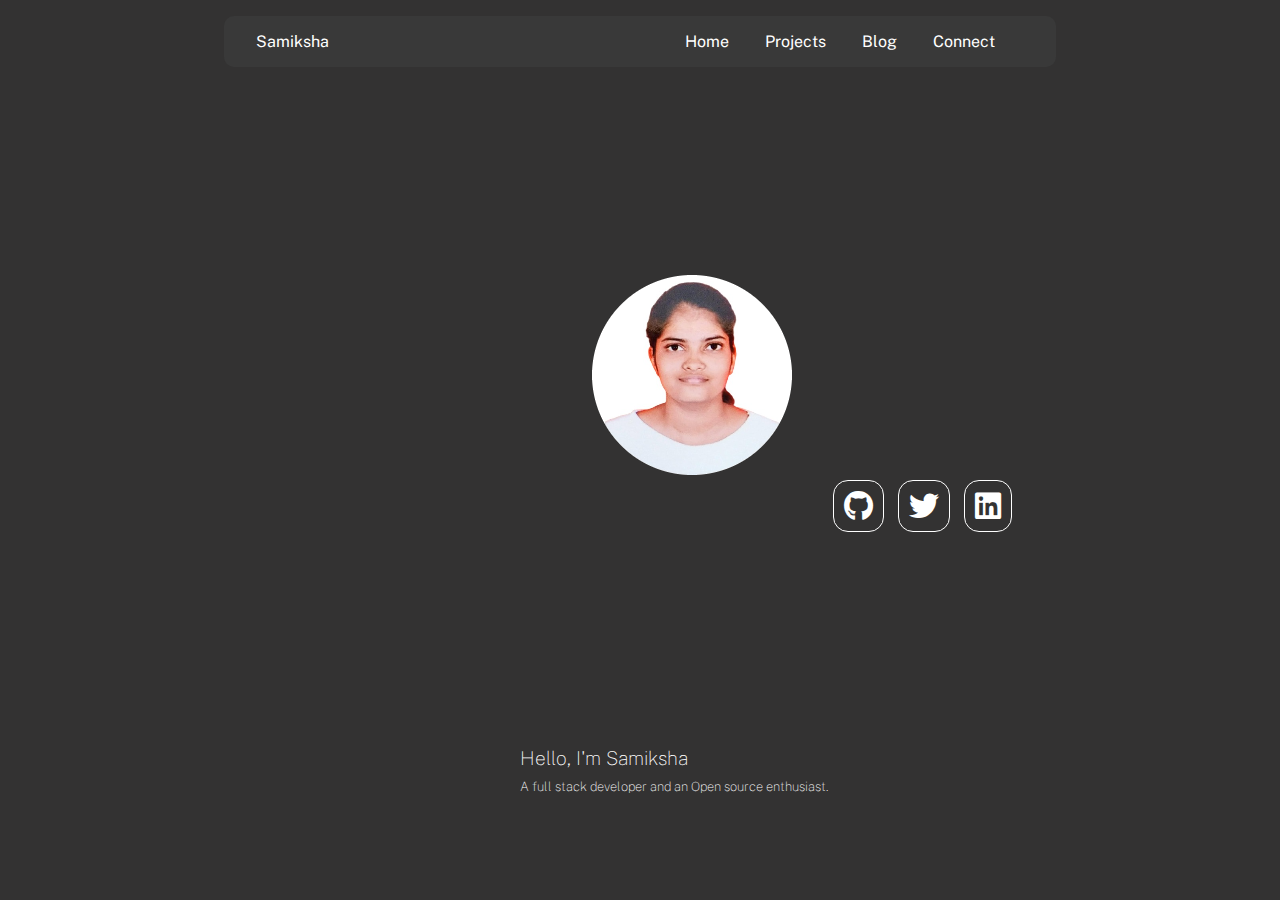
==== index.html @ 0a24b3e7 "added favicon" ====
<!DOCTYPE html>
<html lang="en">

<head>
     <meta charset="UTF-8">
     <meta name="viewport" content="width=device-width, initial-scale=1.0">
     <title>Samiksha Kute</title>
     <link rel="stylesheet" href="styles.css" />
     <link rel="icon" type="image/x-icon" href="images/circular_image.jpg">
     <link rel="stylesheet" href="https://cdnjs.cloudflare.com/ajax/libs/font-awesome/6.3.0/css/all.min.css">
</head>

<body>
     <div class="navbar">
          <span class="navbar-brand">
               <a href="#">Samiksha</a>
          </span>
          <span class="navbar-item">
               <a href="index.html">Home</a>
          </span class="navbar-item">
          <span class="navbar-item">
               <a href="projects.html" target="_blank">Projects</a>
          </span>
          <span class="navbar-item">
               <a href="https://samikshakute.hashnode.dev/" target="_blank">Blog</a>
          </span>
          <span class="navbar-item">
               <a href="https://bio.link/samikshakute" target="_blank">Connect</a>
          </span>
     </div>
     <div class="header">
          <img src="images/circular_image.jpg" class="photo-img">
          <div class="description">
               <h3 class="hello-txt">Hello, I'm Samiksha</h3>
               <p class="desc-txt">A full stack developer and an Open source enthusiast.</p>
          </div>
     </div>

     <div class="links">
          <a href="https://github.com/samikshakute"><i class="fa-brands fa-github"></i></a>
          <a href="https://twitter.com/samikshakute"><i class="fa-brands fa-twitter"></i></a>
          <a href="https://www.linkedin.com/in/samikshakute"><i class="fa-brands fa-linkedin"></i></a>
     </div>
</body>

</html>
---- styles.css ----
@import url("https://fonts.googleapis.com/css2?family=Public+Sans:wght@300;400&display=swap");

body {
  font-family: "Public Sans", sans-serif;
  background-color: rgb(51, 50, 50);
}
.navbar {
  background: rgb(57, 57, 57);
  max-width: 800px;
  margin: 1rem auto;
  padding: 1rem;
  border-radius: 10px;
  align-items: center;
}
.navbar a {
  text-decoration: none;
  padding: 1rem;
  color: white;
}
.navbar-item a:hover {
  background-color: rgb(40, 50, 50);
}
.navbar-brand {
  font-weight: 400;
  padding-right: 20rem;
}
h2 {
  color: white;
  text-align: center;
}
.heading {
  color: white;
  display: flex;
  flex-wrap: wrap;
  margin: 10rem auto auto 30rem;
  width: 100%;
}
.heading h2,
p {
  margin-bottom: 0;
}
.heading img {
  vertical-align: middle;
  margin-bottom: 15rem;
}
.photo-img {
  float: right;
  margin: 12rem 30rem 0 0;
}
.description {
  display: inline;
  color: white;
  float: left;
  margin: 17rem 0 0 32rem;
}
.hello-txt {
  margin-top: 0;
  margin-bottom: 0;
  font-weight: 15;
  font-size: 1.5vw;
}
.desc-txt {
  margin-top: 10px;
  font-weight: 5;
  font-size: 1vw;
}
.links {
  margin: 24rem 0 0 32rem;
}
.links > a > i {
  padding: 10px;
  margin: 5px;
  border: solid white;
  border-width: 0.5px;
  border-radius: 15px;
  color: white;
  font-size: 30px;
  transition: all 0.5s ease;
}
.links > a > i:hover {
  background-color: rgb(193, 142, 32);
  color: #2e2e2d;
}
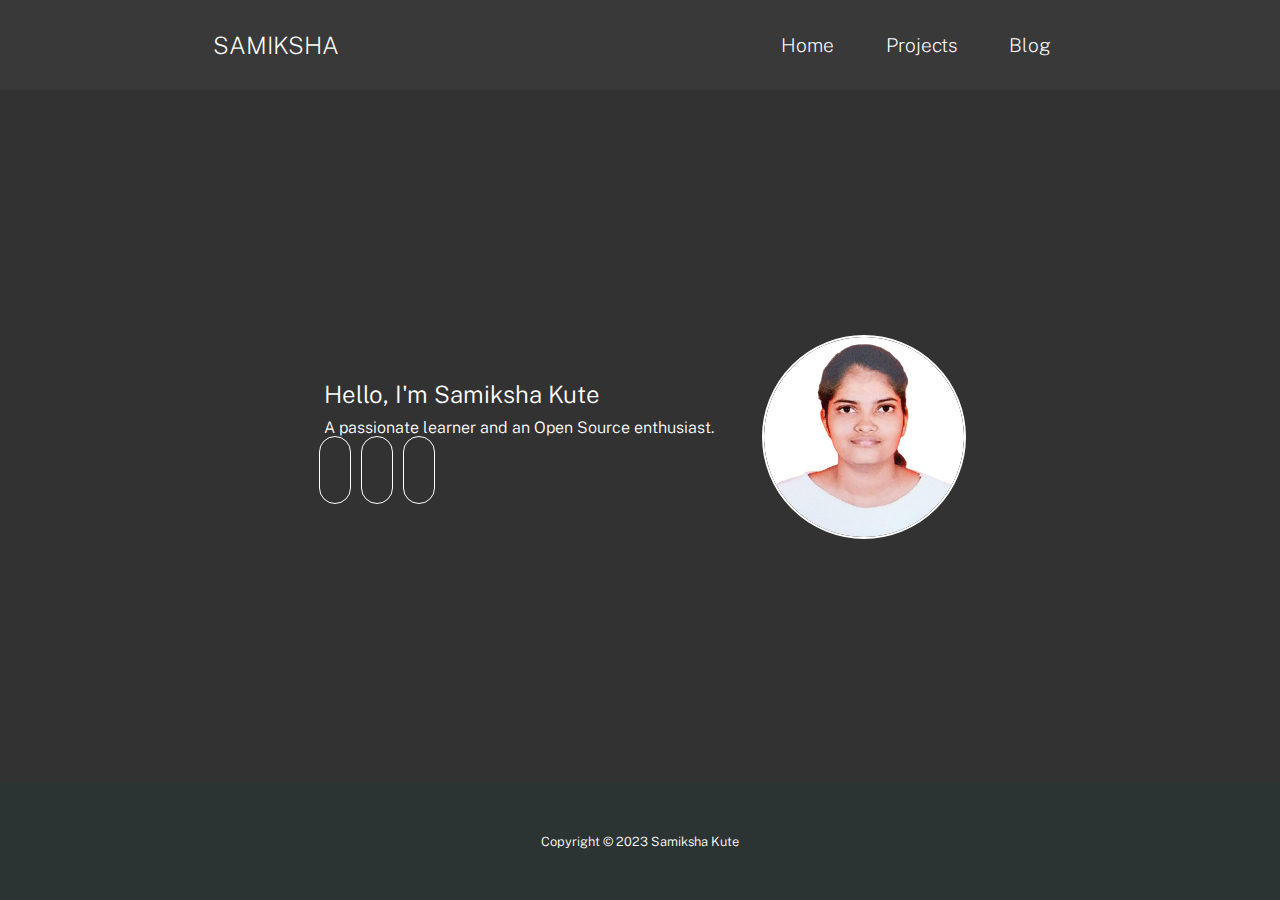
==== commit d9fe6ba6: "Update file" ====
--- a/index.html
+++ b/index.html
@@ -1,46 +1,50 @@
 <!DOCTYPE html>
+
 <html lang="en">
+     
+     <head>
+          <meta charset="utf-8">
+          <meta http-equiv="X-UA-Compatible" content="IE=edge">
+          <meta name="description" content="Samiksha Kute Portfolio">
+          <meta name="viewport" content="width=device-width, initial-scale=1">
+          <link rel="stylesheet" href="styles.css">
+          <link rel="icon" href="images/circular_image.jpg" />
+          <link rel="stylesheet" href="https://cdnjs.cloudflare.com/ajax/libs/font-awesome/6.1.2/css/all.min.css"
+          integrity="sha512-1sCRPdkRXhBV2PBLUdRb4tMg1w2YPf37qatUFeS7zlBy7jJI8Lf4VHwWfZZfpXtYSLy85pkm9GaYVYMfw5BC1A=="
+          crossorigin="anonymous" referrerpolicy="no-referrer" />
+          <link rel="preconnect" href="https://fonts.googleapis.com">
+          <link rel="preconnect" href="https://fonts.gstatic.com" crossorigin>
+          <link href="https://fonts.googleapis.com/css2?family=Public+Sans:wght@300;400&display=swap" rel="stylesheet">
 
-<head>
-     <meta charset="UTF-8">
-     <meta name="viewport" content="width=device-width, initial-scale=1.0">
-     <title>Samiksha Kute</title>
-     <link rel="stylesheet" href="styles.css" />
-     <link rel="icon" type="image/x-icon" href="images/circular_image.jpg">
-     <link rel="stylesheet" href="https://cdnjs.cloudflare.com/ajax/libs/font-awesome/6.3.0/css/all.min.css">
-</head>
+          <title>Samiksha Kute</title>
+     </head>
 
-<body>
-     <div class="navbar">
-          <span class="navbar-brand">
-               <a href="#">Samiksha</a>
-          </span>
-          <span class="navbar-item">
-               <a href="index.html">Home</a>
-          </span class="navbar-item">
-          <span class="navbar-item">
-               <a href="projects.html" target="_blank">Projects</a>
-          </span>
-          <span class="navbar-item">
-               <a href="https://samikshakute.hashnode.dev/" target="_blank">Blog</a>
-          </span>
-          <span class="navbar-item">
-               <a href="https://bio.link/samikshakute" target="_blank">Connect</a>
-          </span>
-     </div>
-     <div class="header">
-          <img src="images/circular_image.jpg" class="photo-img">
-          <div class="description">
-               <h3 class="hello-txt">Hello, I'm Samiksha</h3>
-               <p class="desc-txt">A full stack developer and an Open source enthusiast.</p>
+     <body>
+          <div class="nav">
+               <p>SAMIKSHA</p>
+               <div class="pages">
+                    <span class="page-item"> <a href="index.html">Home</a></span>
+                    <span class="page-item"> <a href="projects.html">Projects</a></span>
+                    <span class="page-item"> <a href="https://samikshakute.hashnode.dev/">Blog</a></span>
+               </div>
           </div>
-     </div>
-
-     <div class="links">
-          <a href="https://github.com/samikshakute"><i class="fa-brands fa-github"></i></a>
-          <a href="https://twitter.com/samikshakute"><i class="fa-brands fa-twitter"></i></a>
-          <a href="https://www.linkedin.com/in/samikshakute"><i class="fa-brands fa-linkedin"></i></a>
-     </div>
+          <div class="heading">
+               <div class="left">
+                    <h2> Hello, I'm <span class='samiksha'>Samiksha Kute</span></h2>
+                    <p>A passionate learner and an Open Source enthusiast.</p>
+                    <div class="socialmedia">
+                         <a href="https://github.com/samikshakute"><i class="fa-brands fa-github"></i></a>
+                         <a href="https://twitter.com/samikshakute"><i class="fa-brands fa-twitter"></i></a>
+                         <a href="https://www.linkedin.com/in/samikshakute"><i class="fa-brands fa-linkedin-in"></i></a>
+                    </div>
+               </div>
+               <div class="right">
+                    <img src="images/circular_image.jpg">
+               </div>
+          </div>
+          <!------SOCIAL------>
+          <div class="footer">
+               <p id="footer-copy">Copyright © 2023 Samiksha Kute</p>
+          </div>
 </body>
-
 </html>--- a/styles.css
+++ b/styles.css
@@ -1,83 +1,199 @@
-@import url("https://fonts.googleapis.com/css2?family=Public+Sans:wght@300;400&display=swap");
-
+* {
+  box-sizing: border-box;
+  padding: 0;
+  margin: 0;
+}
 body {
-  font-family: "Public Sans", sans-serif;
-  background-color: rgb(51, 50, 50);
+    font-family: "Public Sans", sans-serif;
+    background-color: rgb(51, 50, 50);
 }
-.navbar {
+.nav {
+  height: 10vh;
+  width: 100%;
+  display: flex;
   background: rgb(57, 57, 57);
-  max-width: 800px;
-  margin: 1rem auto;
+  flex-direction: row;
+  align-items: center;
+  justify-content: space-around;
+  font-weight: 200;
+}
+.page-item a {
   padding: 1rem;
-  border-radius: 10px;
+}
+.page-item a:hover {
+  background-color: rgb(80, 86, 86);
+}
+.pages {
+  display: flex;
+  flex-direction: row;
   align-items: center;
+  justify-content: space-around;
 }
-.navbar a {
+.pages a {
+  font-size: 1.2rem;
   text-decoration: none;
-  padding: 1rem;
+  margin: 10px;
   color: white;
 }
-.navbar-item a:hover {
-  background-color: rgb(40, 50, 50);
-}
-.navbar-brand {
-  font-weight: 400;
-  padding-right: 20rem;
-}
-h2 {
+.nav p {
+  font-size: 1.5rem;
+  text-decoration: none;
+  margin: 10px;
   color: white;
-  text-align: center;
 }
 .heading {
-  color: white;
+  height: 77vh;
+  width: 100%;
   display: flex;
   flex-wrap: wrap;
-  margin: 10rem auto auto 30rem;
-  width: 100%;
+  flex-direction: row;
+  align-items: center;
+  justify-content: center;
 }
-.heading h2,
-p {
-  margin-bottom: 0;
+
+.left {
+  width: 35%;
 }
-.heading img {
-  vertical-align: middle;
-  margin-bottom: 15rem;
+.socialmedia {
+  margin: 15px 0px;
 }
-.photo-img {
-  float: right;
-  margin: 12rem 30rem 0 0;
-}
-.description {
-  display: inline;
+.socialmedia > a > i {
+  padding: 15px;
+  margin: 0px 5px;
+  border-radius: 20px;
   color: white;
-  float: left;
-  margin: 17rem 0 0 32rem;
-}
-.hello-txt {
-  margin-top: 0;
-  margin-bottom: 0;
-  font-weight: 15;
-  font-size: 1.5vw;
-}
-.desc-txt {
-  margin-top: 10px;
-  font-weight: 5;
-  font-size: 1vw;
-}
-.links {
-  margin: 24rem 0 0 32rem;
-}
-.links > a > i {
-  padding: 10px;
-  margin: 5px;
-  border: solid white;
-  border-width: 0.5px;
-  border-radius: 15px;
-  color: white;
+  border: 1px solid white;
   font-size: 30px;
   transition: all 0.5s ease;
 }
-.links > a > i:hover {
+.socialmedia > a > i:hover {
   background-color: rgb(193, 142, 32);
   color: #2e2e2d;
 }
+.left > h2 {
+  color: white;
+  font-weight: 300;
+  margin: 10px 0px 10px 10px;
+}
+.left > p {
+  color: white;
+  margin: 10px 0px 10px 10px;
+  width: 500px;
+  font-weight: 300;
+}
+.connect {
+  font-family: "Roboto", sans-serif;
+  width: 180px;
+  height: 50px;
+  border: 1.5px solid goldenrod;
+  background-color: transparent;
+  color: white;
+  font-weight: 300;
+  border-radius: 20px;
+  margin: 10px 0px 10px 10px;
+  font-size: 1.2rem;
+  transition: all 0.5s ease;
+}
+.connect:hover {
+  background-color: white;
+  color: rgb(31, 37, 58);
+  border: 2px solid transparent;
+  cursor: pointer;
+}
+/****RIGHT***/
+
+.right {
+  overflow: hidden;
+  display: flex;
+  flex-direction: column;
+  align-items: center;
+  justify-content: center;
+}
+.right img {
+ 
+  object-fit: cover;
+  border-radius: 50%;
+  border: 2px solid white;
+}
+
+.footer {
+  height: 13vh;
+  width: 100%;
+  display: flex;
+  align-items: center;
+  justify-content: center;
+  flex-direction: column;
+  background-color: #2c3333;
+  color: white;
+}
+.social-handle {
+  width: 10vw;
+  height: 8vh;
+  display: flex;
+  align-items: center;
+  justify-content: space-around;
+  flex-direction: row;
+}
+.social-handle > a > i {
+  font-size: 1.3em;
+  color: white;
+  text-decoration: none;
+}
+.social-handle i:hover {
+  cursor: pointer;
+  transition: 0.4s;
+  color: orange;
+}
+#footer-copy {
+  font-weight: 300;
+  font-size: 0.8rem;
+}
+
+/* *************responsive******* */
+
+@media (max-width: 800px) {
+  .heading {
+    flex-direction: column;
+    flex-wrap: nowrap;
+    height: fit-content;
+  }
+  .left {
+    width: 100%;
+    padding: 5em;
+    text-align: center;
+  }
+  .left h2 {
+    padding: 1em 0;
+  }
+
+  .left p {
+    width: auto;
+  }
+  .samiksha {
+    display: block;
+    font-size: 1.2em;
+  }
+  .nav p {
+    font-size: 1.5em;
+    font-weight: bolder;
+  }
+  .socialmedia {
+    display: flex;
+    gap: 1em;
+    justify-content: space-evenly;
+    margin-top: 0;
+    margin-bottom: 3em;
+  }
+  .nav {
+    flex-direction: column;
+    margin: 1.5em 0;
+  }
+  .page-item {
+    background: #2e2e2d;
+    padding: 0.2em;
+    border: 1px solid white;
+  }
+  .social-handle {
+    gap: 2em;
+  }
+}
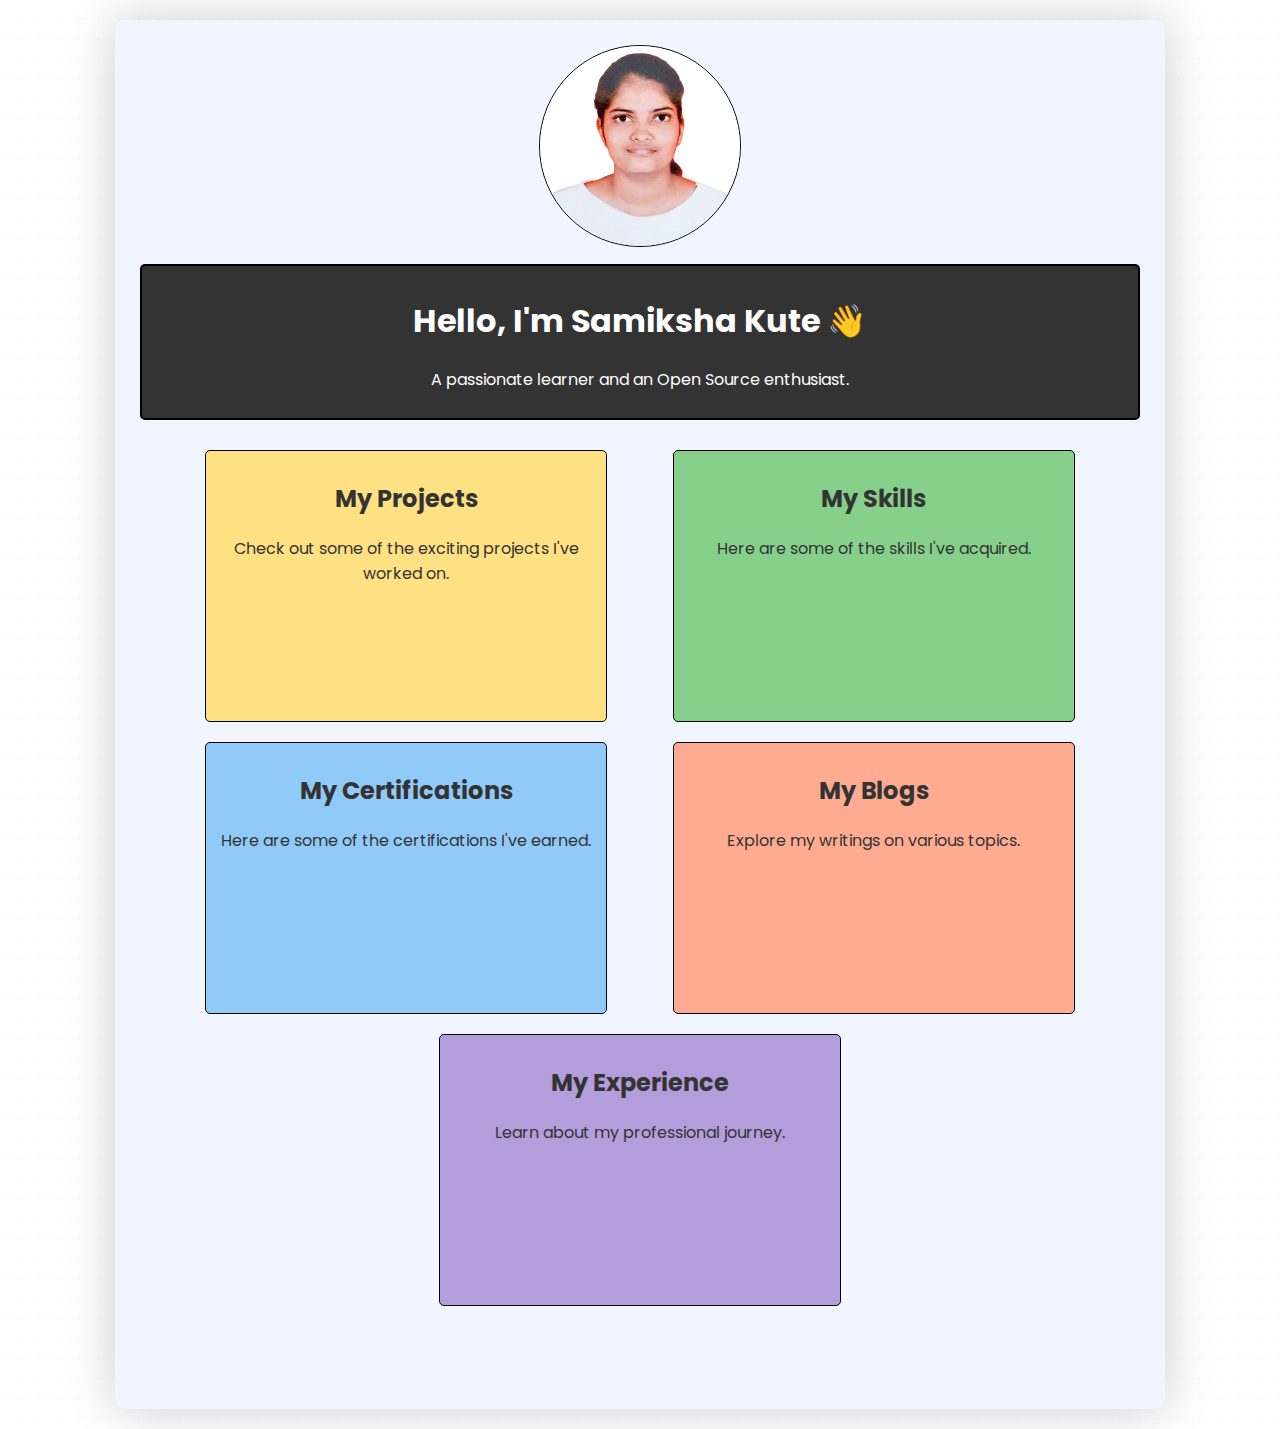
==== commit d8dfdb76: "add new files" ====
--- a/index.html
+++ b/index.html
@@ -1,50 +1,109 @@
 <!DOCTYPE html>
+<html lang="en">
+  <head>
+    <meta charset="UTF-8" />
+    <meta name="viewport" content="width=device-width, initial-scale=1.0" />
+    <meta name="description" content="Samiksha Kute's Portfolio" />
 
-<html lang="en">
-     
-     <head>
-          <meta charset="utf-8">
-          <meta http-equiv="X-UA-Compatible" content="IE=edge">
-          <meta name="description" content="Samiksha Kute Portfolio">
-          <meta name="viewport" content="width=device-width, initial-scale=1">
-          <link rel="stylesheet" href="styles.css">
-          <link rel="icon" href="images/circular_image.jpg" />
-          <link rel="stylesheet" href="https://cdnjs.cloudflare.com/ajax/libs/font-awesome/6.1.2/css/all.min.css"
-          integrity="sha512-1sCRPdkRXhBV2PBLUdRb4tMg1w2YPf37qatUFeS7zlBy7jJI8Lf4VHwWfZZfpXtYSLy85pkm9GaYVYMfw5BC1A=="
-          crossorigin="anonymous" referrerpolicy="no-referrer" />
-          <link rel="preconnect" href="https://fonts.googleapis.com">
-          <link rel="preconnect" href="https://fonts.gstatic.com" crossorigin>
-          <link href="https://fonts.googleapis.com/css2?family=Public+Sans:wght@300;400&display=swap" rel="stylesheet">
+    <link rel="icon" href="images/circular_image.jpg" />
+    <link
+      rel="stylesheet"
+      href="https://cdnjs.cloudflare.com/ajax/libs/font-awesome/6.1.2/css/all.min.css"
+      integrity="sha512-1sCRPdkRXhBV2PBLUdRb4tMg1w2YPf37qatUFeS7zlBy7jJI8Lf4VHwWfZZfpXtYSLy85pkm9GaYVYMfw5BC1A=="
+      crossorigin="anonymous"
+      referrerpolicy="no-referrer"
+    />
+    <link
+      href="https://fonts.googleapis.com/css2?family=Poppins:wght@300;400;500;600;700&display=swap"
+      rel="stylesheet"
+    />
 
-          <title>Samiksha Kute</title>
-     </head>
+    <link rel="stylesheet" href="style.css" />
+    <title>Samiksha Kute</title>
+  </head>
 
-     <body>
-          <div class="nav">
-               <p>SAMIKSHA</p>
-               <div class="pages">
-                    <span class="page-item"> <a href="index.html">Home</a></span>
-                    <span class="page-item"> <a href="projects.html">Projects</a></span>
-                    <span class="page-item"> <a href="https://samikshakute.hashnode.dev/">Blog</a></span>
-               </div>
+  <body>
+    <div class="page">
+      <div class="content">
+        <div class="toggle-container">
+          <i class="fas fa-sun" id="mode-toggle"></i>
+        </div>
+        <div class="profile-image">
+          <img src="images/circular_image.jpg" />
+        </div>
+
+        <a href="index.html">
+          <div class="heading">
+            <h1>Hello, I'm Samiksha Kute 👋</h1>
+            <p>A passionate learner and an Open Source enthusiast.</p>
           </div>
-          <div class="heading">
-               <div class="left">
-                    <h2> Hello, I'm <span class='samiksha'>Samiksha Kute</span></h2>
-                    <p>A passionate learner and an Open Source enthusiast.</p>
-                    <div class="socialmedia">
-                         <a href="https://github.com/samikshakute"><i class="fa-brands fa-github"></i></a>
-                         <a href="https://twitter.com/samikshakute"><i class="fa-brands fa-twitter"></i></a>
-                         <a href="https://www.linkedin.com/in/samikshakute"><i class="fa-brands fa-linkedin-in"></i></a>
-                    </div>
-               </div>
-               <div class="right">
-                    <img src="images/circular_image.jpg">
-               </div>
+        </a>
+
+        <div class="items">
+          <div class="item">
+            <h2>My Projects</h2>
+            <i class="fa-solid fa-code"></i>
+            <p>Check out some of the exciting projects I've worked on.</p>
+            <a href="projects.html" class="item-link">
+              <i class="fa-solid fa-arrow-up-right-from-square"></i>
+            </a>
           </div>
-          <!------SOCIAL------>
-          <div class="footer">
-               <p id="footer-copy">Copyright © 2023 Samiksha Kute</p>
+          <div class="item">
+            <h2>My Skills</h2>
+            <i class="fa-solid fa-gear"></i>
+            <p>Here are some of the skills I've acquired.</p>
+            <a href="skills.html" class="item-link">
+              <i class="fa-solid fa-arrow-up-right-from-square"></i>
+            </a>
           </div>
-</body>
-</html>+          <div class="item">
+            <h2>My Certifications</h2>
+            <i class="fa-solid fa-award"></i>
+            <p>Here are some of the certifications I've earned.</p>
+            <a href="certifications.html" class="item-link">
+              <i class="fa-solid fa-arrow-up-right-from-square"></i>
+            </a>
+          </div>
+
+          <div class="item">
+            <h2>My Blogs</h2>
+            <i class="fa-brands fa-hashnode"></i>
+            <p>Explore my writings on various topics.</p>
+            <a href="https://samikshakute.hashnode.dev" class="item-link">
+              <i class="fa-solid fa-arrow-up-right-from-square"></i>
+            </a>
+          </div>
+          <div class="item">
+            <h2 class="logo">My Experience</h2>
+            <i class="fa-solid fa-user-tie"></i>
+            <p>Learn about my professional journey.</p>
+            <a href="experience.html" class="item-link">
+              <i class="fa-solid fa-arrow-up-right-from-square"></i>
+            </a>
+          </div>
+          <!-- <div class="item">
+            <h2>My Achievements</h2>
+            <i class="fa-solid fa-trophy logo"></i>
+            <p>Recognitions and accomplishments.</p>
+            <a href="achievements.html" class="item-link">
+              <i class="fa-solid fa-arrow-up-right-from-square"></i>
+            </a>
+          </div> -->
+        </div>
+
+        <div class="socialmedia">
+          <a href="https://github.com/samikshakute"
+            ><i class="fa-brands fa-github"></i
+          ></a>
+          <a href="https://twitter.com/samikshakute"
+            ><i class="fa-brands fa-twitter"></i
+          ></a>
+          <a href="https://www.linkedin.com/in/samikshakute"
+            ><i class="fa-brands fa-linkedin"></i
+          ></a>
+        </div>
+      </div>
+    </div>
+    <script src="script.js"></script>
+  </body>
+</html>
--- a/style.css
+++ b/style.css
@@ -0,0 +1,301 @@
+body {
+  margin: 0;
+  font-family: 'Poppins', sans-serif;
+  background-color: #e0e0e0;
+  color: #333333;
+  
+  background-image: linear-gradient(to bottom, #ffffff 80%, transparent 120%),
+                    linear-gradient(to right, #fffdfd 80%, transparent 120%);
+  background-size: 20px 20px; /* Adjust the size of the dots */
+  
+}
+
+.page {
+  display: flex;
+  justify-content: center;
+  align-items: center;
+  min-height: 100vh;
+  background-color: transparent;
+  margin: 20px;
+}
+
+
+
+.content {
+  background-color: #F0F5FF;
+  /* Light Blue */
+  border-radius: 10px;
+  padding: 25px;
+  box-shadow: 0 0 50px rgba(0, 0, 0, 0.2);
+  max-width: 1000px;
+  margin: 0 auto;
+  /* Adjust the width as needed */
+  text-align: center;
+  position: relative;
+  overflow: auto;
+}
+
+img {
+  border: solid 1px rgb(0, 0, 0);
+  border-radius: 50%;
+  box-shadow: #444;
+}
+
+
+.toggle-container {
+  position: absolute;
+  top: 10px;
+  right: 10px;
+  z-index: 1000;
+}
+
+.toggle-container i {
+  font-size: 24px;
+  cursor: pointer;
+  transition: color 0.3s;
+}
+
+.heading {
+  margin: 10px 0;
+  padding: 10px;
+  border: 2px solid rgb(0, 0, 0);
+  border-radius: 5px;
+  text-align: center;
+  background-color: #333333;
+  color: #FFFFFF;
+}
+
+.heading:hover {
+  box-shadow: 0px 5px 5px rgba(0, 0, 0, 0.5);
+}
+
+.items {
+  display: flex;
+  flex-wrap: wrap;
+  justify-content: space-evenly;
+  margin-top: 20px;
+  align-content: center;
+  align-items: center;
+}
+
+.item {
+  position: relative;
+  flex: 0 0 calc(30% - 20px);
+  margin: 10px 0;
+  padding: 10px;
+  height: 250px;
+  border: 1px solid #000000;
+  background-color: #f5f5f5;
+  border-radius: 5px;
+  text-align: center;
+  transition: transform 0.2s, box-shadow 0.2s, background-color 0.2s;
+}
+
+.item:hover {
+  transform: scale(1.05);
+  box-shadow: 0 0 10px rgba(0, 0, 0, 0.3);
+}
+
+.item-link {
+  text-decoration: none;
+  color: inherit;
+}
+
+.item i {
+  top: 10px;
+  right: 10px;
+  font-size: 20px;
+  color: #000000;
+  cursor: pointer;
+}
+
+.socialmedia {
+  margin: 15px;
+}
+
+.socialmedia>a>i {
+  padding: 15px;
+  margin: 0px 5px;
+  border-radius: 50px;
+  color: #000000;
+  font-size: 25px;
+  transition: all 0.5s ease;
+}
+
+.socialmedia>a>i:hover {
+  background-color: #000000;
+}
+
+a {
+  text-decoration: none;
+  color: #000000;
+}
+
+.fa-github:hover {
+  color: #ffffff;
+}
+
+.fa-twitter:hover {
+  color: #1DA1F2;
+}
+
+.fa-linkedin:hover {
+  color: #0077B5;
+}
+
+
+/* Dark Mode Styles */
+body.dark-mode {
+  background-color: #fff;
+  color: #ffffff;
+  background-image: linear-gradient(to bottom, #333333 80%, transparent 120%),
+                    linear-gradient(to right, #333333 80%, transparent 120%);
+  background-size: 20px 20px; /* Adjust the size of the dots */
+}
+
+body.dark-mode .content {
+  background-color: #444;
+  box-shadow: 0 0 10px rgba(255, 255, 255, 0.2);
+}
+
+body.dark-mode .heading {
+  border-color: #ffffff;
+  background-color: #666;
+  color: #fff;
+}
+
+body.dark-mode img {
+  border: solid 1px rgb(255, 255, 255);
+}
+
+body.dark-mode img:hover {
+  box-shadow: 0 0 10px rgba(0, 0, 0, 0.3);
+}
+
+/* ... previous dark mode styles ... */
+
+body.dark-mode .item:nth-child(1) {
+  background-color: #af972e;
+  color: #ffffff;
+}
+
+body.dark-mode .item:nth-child(2) {
+  background-color: #5E944D;
+  color: #ffffff;
+}
+
+body.dark-mode .item:nth-child(3) {
+  background-color: #5E7EB0;
+  color: #ffffff;
+}
+
+body.dark-mode .item:nth-child(4) {
+  background-color: #D8775A;
+  color: #ffffff;
+}
+
+body.dark-mode .item:nth-child(5) {
+  background-color: #7A6FA4;
+  color: #ffffff;
+}
+
+body.dark-mode .item:nth-child(6) {
+  background-color: #D1963E;
+  color: #ffffff;
+}
+
+body.dark-mode .heading:hover {
+  box-shadow: 0px 5px 5px rgba(255, 255, 255, 0.5);
+}
+
+body.dark-mode .item {
+  border-color: #ffffff;
+  background-color: #666;
+}
+
+body.dark-mode .item:hover {
+  box-shadow: 0 0 10px rgba(255, 255, 255, 0.3);
+}
+
+body.dark-mode .item i {
+  color: #ffffff;
+}
+
+body.dark-mode .socialmedia>a>i {
+  color: #ffffff;
+}
+
+body.dark-mode .fa-github:hover {
+  color: #ffffff;
+}
+
+body.dark-mode .fa-twitter:hover {
+  color: #1DA1F2;
+}
+
+body.dark-mode .fa-linkedin:hover {
+  color: #0077B5;
+}
+
+/* ... rest of the CSS code ... */
+
+
+/* Apply impactful light colors to each item */
+.item:nth-child(1) {
+  background-color: #FFE082;
+  color: #333333;
+}
+
+.item:nth-child(2) {
+  background-color: #87d08b;
+  color: #333333;
+}
+
+.item:nth-child(3) {
+  background-color: #90CAF9;
+  color: #333333;
+}
+
+.item:nth-child(4) {
+  background-color: #FFAB91;
+  color: #333333;
+}
+
+.item:nth-child(5) {
+  background-color: #B39DDB;
+  color: #333333;
+}
+
+.item:nth-child(6) {
+  background-color: #FFCC80;
+  color: #333333;
+}
+
+/* ... previous CSS code ... */
+
+/* Media Queries for Responsive Design */
+@media (max-width: 1500px) {
+  .content {
+    width: 90%;
+  }
+
+  .item {
+    flex: 0 0 calc(40% - 20px);
+  }
+}
+
+@media (max-width: 1024px) {
+  .content {
+    width: 95%;
+  }
+}
+
+@media (max-width: 768px) {
+  .content {
+    width: 100%;
+  }
+
+  .item {
+    flex: 0 0 calc(50% - 20px);
+  }
+}
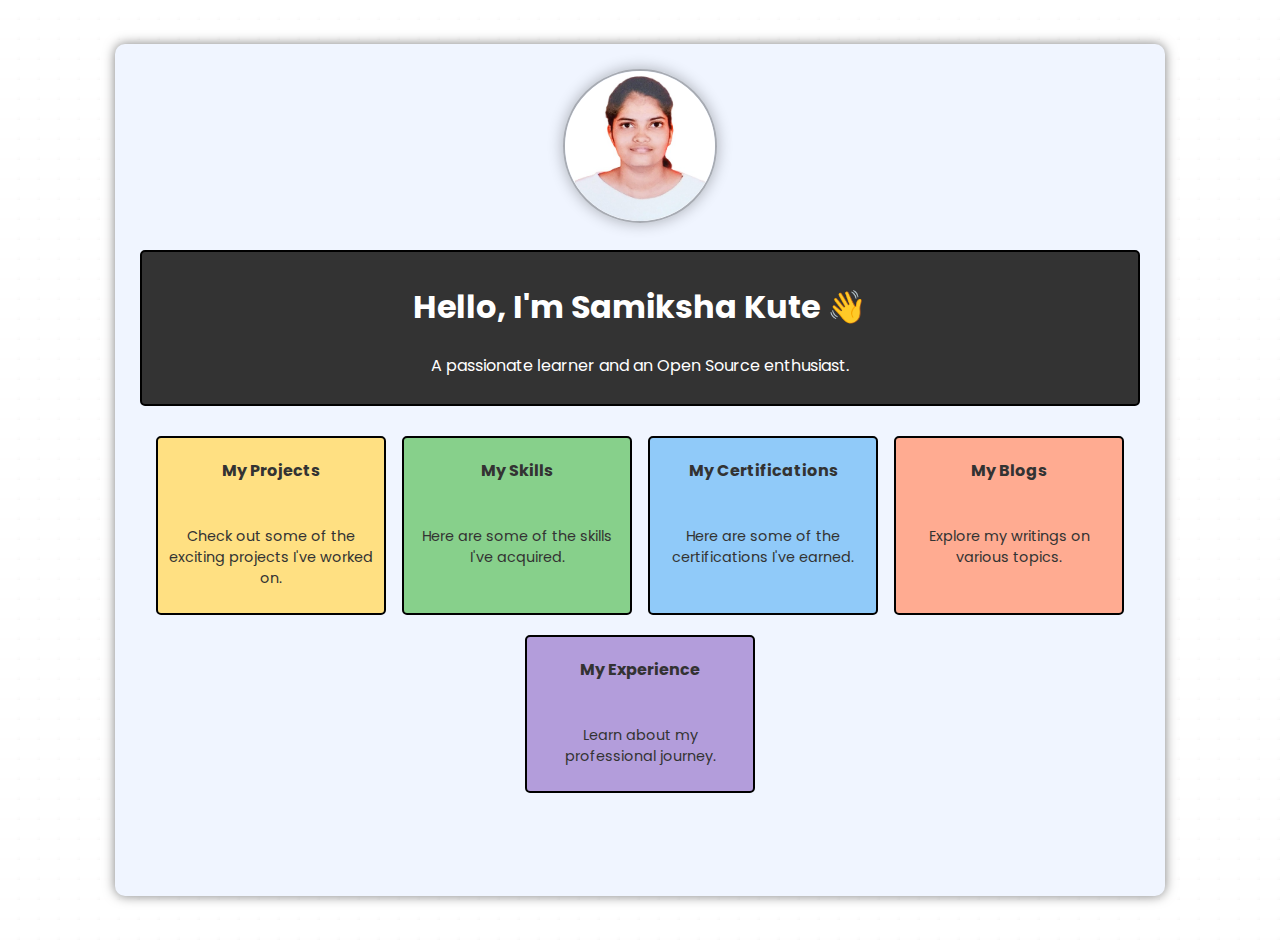
==== commit f35b45d1: "update files" ====
--- a/index.html
+++ b/index.html
@@ -3,7 +3,8 @@
   <head>
     <meta charset="UTF-8" />
     <meta name="viewport" content="width=device-width, initial-scale=1.0" />
-    <meta name="description" content="Samiksha Kute's Portfolio" />
+    <meta name="description" content="Welcome to Samiksha Kute's portfolio! Explore my projects, skills, certifications, and professional journey. Connect with me on GitHub, Twitter, and LinkedIn.">
+
 
     <link rel="icon" href="images/circular_image.jpg" />
     <link
@@ -29,7 +30,7 @@
           <i class="fas fa-sun" id="mode-toggle"></i>
         </div>
         <div class="profile-image">
-          <img src="images/circular_image.jpg" />
+          <img src="images/circular_image.jpg" alt="Samiksha Kute's Profile Image"/>
         </div>
 
         <a href="index.html">
@@ -42,50 +43,50 @@
         <div class="items">
           <div class="item">
             <h2>My Projects</h2>
-            <i class="fa-solid fa-code"></i>
+            <i class="fa-solid fa-code" aria-hidden="true"></i>
             <p>Check out some of the exciting projects I've worked on.</p>
-            <a href="projects.html" class="item-link">
-              <i class="fa-solid fa-arrow-up-right-from-square"></i>
+            <a href="projects.html" class="item-link" aria-label="Projects">
+                <i class="fa-solid fa-arrow-up-right-from-square" aria-hidden="true"></i>
             </a>
-          </div>
+        </div>
           <div class="item">
             <h2>My Skills</h2>
-            <i class="fa-solid fa-gear"></i>
+            <i class="fa-solid fa-gear" aria-hidden="true"></i>
             <p>Here are some of the skills I've acquired.</p>
-            <a href="skills.html" class="item-link">
+            <a href="skills.html" class="item-link" aria-label="Skills">
               <i class="fa-solid fa-arrow-up-right-from-square"></i>
             </a>
           </div>
           <div class="item">
             <h2>My Certifications</h2>
-            <i class="fa-solid fa-award"></i>
+            <i class="fa-solid fa-award" aria-hidden="true"></i>
             <p>Here are some of the certifications I've earned.</p>
-            <a href="certifications.html" class="item-link">
+            <a href="certifications.html" class="item-link" aria-label="Certifications">
               <i class="fa-solid fa-arrow-up-right-from-square"></i>
             </a>
           </div>
 
           <div class="item">
             <h2>My Blogs</h2>
-            <i class="fa-brands fa-hashnode"></i>
+            <i class="fa-brands fa-hashnode" aria-hidden="true"></i>
             <p>Explore my writings on various topics.</p>
-            <a href="https://samikshakute.hashnode.dev" class="item-link">
+            <a href="https://samikshakute.hashnode.dev" class="item-link" aria-label="Blogs">
               <i class="fa-solid fa-arrow-up-right-from-square"></i>
             </a>
           </div>
           <div class="item">
             <h2 class="logo">My Experience</h2>
-            <i class="fa-solid fa-user-tie"></i>
+            <i class="fa-solid fa-user-tie" aria-hidden="true"></i>
             <p>Learn about my professional journey.</p>
-            <a href="experience.html" class="item-link">
+            <a href="experience.html" class="item-link" aria-label="Experience">
               <i class="fa-solid fa-arrow-up-right-from-square"></i>
             </a>
           </div>
           <!-- <div class="item">
             <h2>My Achievements</h2>
-            <i class="fa-solid fa-trophy logo"></i>
+            <i class="fa-solid fa-trophy logo" aria-hidden="true"></i>
             <p>Recognitions and accomplishments.</p>
-            <a href="achievements.html" class="item-link">
+            <a href="achievements.html" class="item-link" aria-label="Achievements">
               <i class="fa-solid fa-arrow-up-right-from-square"></i>
             </a>
           </div> -->
--- a/style.css
+++ b/style.css
@@ -3,11 +3,11 @@
   font-family: 'Poppins', sans-serif;
   background-color: #e0e0e0;
   color: #333333;
-  
+  overflow-x: hidden;
   background-image: linear-gradient(to bottom, #ffffff 80%, transparent 120%),
-                    linear-gradient(to right, #fffdfd 80%, transparent 120%);
-  background-size: 20px 20px; /* Adjust the size of the dots */
-  
+    linear-gradient(to right, #fffdfd 80%, transparent 120%);
+  background-size: 20px 20px;
+
 }
 
 .page {
@@ -19,26 +19,37 @@
   margin: 20px;
 }
 
-
-
 .content {
   background-color: #F0F5FF;
-  /* Light Blue */
+  box-shadow: 0 0 12px rgba(0, 0, 0, 0.5);
   border-radius: 10px;
   padding: 25px;
-  box-shadow: 0 0 50px rgba(0, 0, 0, 0.2);
   max-width: 1000px;
   margin: 0 auto;
-  /* Adjust the width as needed */
   text-align: center;
   position: relative;
   overflow: auto;
 }
 
-img {
-  border: solid 1px rgb(0, 0, 0);
+.profile-image {
+  text-align: center;
+  margin-bottom: 20px;
+}
+
+.profile-image img {
+  width: 150px;
+  height: 150px;
+  object-fit: cover;
   border-radius: 50%;
-  box-shadow: #444;
+  border: 2px solid rgba(0, 0, 0, 0.3);
+  box-shadow: 0 0 15px rgba(0, 0, 0, 0.3);
+  transition: transform 0.3s, border-color 0.3s, box-shadow 0.3s;
+}
+
+.profile-image img:hover {
+  transform: scale(1.1);
+  border-color: #666;
+  box-shadow: 0 0 20px rgba(0, 0, 0, 0.5);
 }
 
 
@@ -66,7 +77,7 @@
 }
 
 .heading:hover {
-  box-shadow: 0px 5px 5px rgba(0, 0, 0, 0.5);
+  box-shadow: -5px 8px 2px rgba(0, 0, 0, 1);
 }
 
 .items {
@@ -74,39 +85,47 @@
   flex-wrap: wrap;
   justify-content: space-evenly;
   margin-top: 20px;
-  align-content: center;
-  align-items: center;
 }
 
 .item {
   position: relative;
-  flex: 0 0 calc(30% - 20px);
+  flex: 0 0 calc(25% - 20px);
   margin: 10px 0;
   padding: 10px;
-  height: 250px;
-  border: 1px solid #000000;
   background-color: #f5f5f5;
   border-radius: 5px;
+  border: solid 2px rgb(0, 0, 0);
   text-align: center;
   transition: transform 0.2s, box-shadow 0.2s, background-color 0.2s;
+  overflow: hidden;
+  box-sizing: border-box;
+  display: flex;
+  flex-direction: column;
 }
 
 .item:hover {
-  transform: scale(1.05);
-  box-shadow: 0 0 10px rgba(0, 0, 0, 0.3);
+  transform: translateY(-5px);
+  box-shadow: -5px 8px 2px rgba(0, 0, 0, 1);
+}
+
+.item h2 {
+  font-size: 1rem;
+  margin-top: 10px;
+}
+
+.item p {
+  font-size: 0.9rem;
+}
+
+.item i {
+  font-size: 2rem;
+  margin-top: 15px;
 }
 
 .item-link {
+  margin-top: auto;
   text-decoration: none;
   color: inherit;
-}
-
-.item i {
-  top: 10px;
-  right: 10px;
-  font-size: 20px;
-  color: #000000;
-  cursor: pointer;
 }
 
 .socialmedia {
@@ -149,31 +168,37 @@
   background-color: #fff;
   color: #ffffff;
   background-image: linear-gradient(to bottom, #333333 80%, transparent 120%),
-                    linear-gradient(to right, #333333 80%, transparent 120%);
-  background-size: 20px 20px; /* Adjust the size of the dots */
+    linear-gradient(to right, #333333 80%, transparent 120%);
+  background-size: 20px 20px;
 }
 
 body.dark-mode .content {
-  background-color: #444;
-  box-shadow: 0 0 10px rgba(255, 255, 255, 0.2);
+  background-color: #fff;
+  color: #ffffff;
+  background-image: linear-gradient(to bottom, #333333 80%, transparent 120%),
+    linear-gradient(to right, #333333 80%, transparent 120%);
+  background-size: 20px 20px;
+
 }
 
 body.dark-mode .heading {
-  border-color: #ffffff;
+  border: 2px solid rgb(255, 255, 255);
   background-color: #666;
   color: #fff;
 }
 
+body.dark-mode .heading:hover {
+  box-shadow: -5px 8px 2px rgb(255, 255, 255);
+}
+
 body.dark-mode img {
-  border: solid 1px rgb(255, 255, 255);
+  border: solid 2px rgb(255, 255, 255);
 }
 
 body.dark-mode img:hover {
   box-shadow: 0 0 10px rgba(0, 0, 0, 0.3);
 }
 
-/* ... previous dark mode styles ... */
-
 body.dark-mode .item:nth-child(1) {
   background-color: #af972e;
   color: #ffffff;
@@ -202,10 +227,6 @@
 body.dark-mode .item:nth-child(6) {
   background-color: #D1963E;
   color: #ffffff;
-}
-
-body.dark-mode .heading:hover {
-  box-shadow: 0px 5px 5px rgba(255, 255, 255, 0.5);
 }
 
 body.dark-mode .item {
@@ -214,7 +235,8 @@
 }
 
 body.dark-mode .item:hover {
-  box-shadow: 0 0 10px rgba(255, 255, 255, 0.3);
+  transform: translateY(-5px);
+  box-shadow: -5px 8px 2px rgb(255, 255, 255);
 }
 
 body.dark-mode .item i {
@@ -237,10 +259,6 @@
   color: #0077B5;
 }
 
-/* ... rest of the CSS code ... */
-
-
-/* Apply impactful light colors to each item */
 .item:nth-child(1) {
   background-color: #FFE082;
   color: #333333;
@@ -266,27 +284,27 @@
   color: #333333;
 }
 
-.item:nth-child(6) {
+/* .item:nth-child(6) {
   background-color: #FFCC80;
   color: #333333;
-}
-
-/* ... previous CSS code ... */
+} */
 
 /* Media Queries for Responsive Design */
-@media (max-width: 1500px) {
+@media (max-width: 1160px) {
   .content {
     width: 90%;
   }
 
   .item {
-    flex: 0 0 calc(40% - 20px);
-  }
-}
-
-@media (max-width: 1024px) {
-  .content {
-    width: 95%;
+    flex: 0 0 calc(33.33% - 20px);
+  }
+
+  .heading h1 {
+    font-size: 1.5rem;
+  }
+
+  .heading p {
+    font-size: 0.8rem;
   }
 }
 
@@ -298,4 +316,51 @@
   .item {
     flex: 0 0 calc(50% - 20px);
   }
-}
+
+  .item h2 {
+    font-size: 0.9rem;
+  }
+
+  .item p {
+    font-size: 0.8rem;
+  }
+
+  .item i {
+    font-size: 1.5rem;
+  }
+
+  .heading h1 {
+    font-size: 1.2rem;
+  }
+
+  .heading p {
+    font-size: 0.7rem;
+  }
+}
+
+@media (max-width: 500px) {
+  .item {
+    width: 100%;
+    flex: 0 0 100%;
+  }
+
+  .item h2 {
+    font-size: 0.8rem;
+  }
+
+  .item p {
+    font-size: 0.7rem;
+  }
+
+  .item i {
+    font-size: 1.2rem;
+  }
+
+  .heading h1 {
+    font-size: 1rem;
+  }
+
+  .heading p {
+    font-size: 0.6rem;
+  }
+}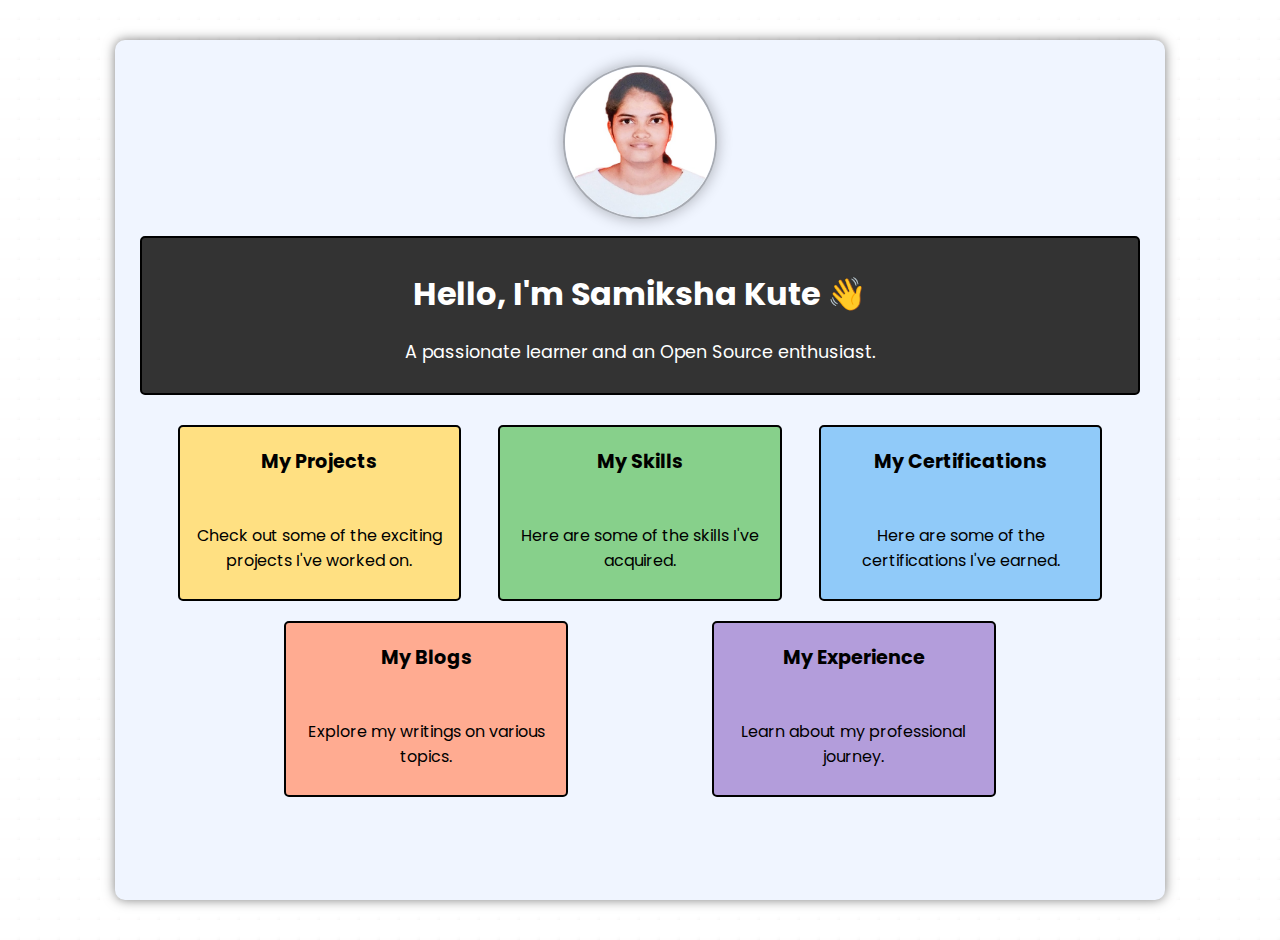
==== commit 4c68623f: "Update files" ====
--- a/index.html
+++ b/index.html
@@ -3,8 +3,10 @@
   <head>
     <meta charset="UTF-8" />
     <meta name="viewport" content="width=device-width, initial-scale=1.0" />
-    <meta name="description" content="Welcome to Samiksha Kute's portfolio! Explore my projects, skills, certifications, and professional journey. Connect with me on GitHub, Twitter, and LinkedIn.">
-
+    <meta
+      name="description"
+      content="Welcome to Samiksha Kute's portfolio! Explore my projects, skills, certifications, and professional journey. Connect with me on GitHub, Twitter, and LinkedIn."
+    />
 
     <link rel="icon" href="images/circular_image.jpg" />
     <link
@@ -19,7 +21,7 @@
       rel="stylesheet"
     />
 
-    <link rel="stylesheet" href="style.css" />
+    <link rel="stylesheet" href="/css/style.css" />
     <title>Samiksha Kute</title>
   </head>
 
@@ -30,10 +32,13 @@
           <i class="fas fa-sun" id="mode-toggle"></i>
         </div>
         <div class="profile-image">
-          <img src="images/circular_image.jpg" alt="Samiksha Kute's Profile Image"/>
+          <img
+            src="images/circular_image.jpg"
+            alt="Samiksha Kute's Profile Image"
+          />
         </div>
 
-        <a href="index.html">
+        <a href="/index.html">
           <div class="heading">
             <h1>Hello, I'm Samiksha Kute 👋</h1>
             <p>A passionate learner and an Open Source enthusiast.</p>
@@ -45,15 +50,26 @@
             <h2>My Projects</h2>
             <i class="fa-solid fa-code" aria-hidden="true"></i>
             <p>Check out some of the exciting projects I've worked on.</p>
-            <a href="projects.html" class="item-link" aria-label="Projects">
-                <i class="fa-solid fa-arrow-up-right-from-square" aria-hidden="true"></i>
+            <a
+              href="/sections/projects.html"
+              class="item-link"
+              aria-label="Projects"
+            >
+              <i
+                class="fa-solid fa-arrow-up-right-from-square"
+                aria-hidden="true"
+              ></i>
             </a>
-        </div>
+          </div>
           <div class="item">
             <h2>My Skills</h2>
             <i class="fa-solid fa-gear" aria-hidden="true"></i>
             <p>Here are some of the skills I've acquired.</p>
-            <a href="skills.html" class="item-link" aria-label="Skills">
+            <a
+              href="/sections/skills.html"
+              class="item-link"
+              aria-label="Skills"
+            >
               <i class="fa-solid fa-arrow-up-right-from-square"></i>
             </a>
           </div>
@@ -61,7 +77,11 @@
             <h2>My Certifications</h2>
             <i class="fa-solid fa-award" aria-hidden="true"></i>
             <p>Here are some of the certifications I've earned.</p>
-            <a href="certifications.html" class="item-link" aria-label="Certifications">
+            <a
+              href="/sections/certifications.html"
+              class="item-link"
+              aria-label="Certifications"
+            >
               <i class="fa-solid fa-arrow-up-right-from-square"></i>
             </a>
           </div>
@@ -70,7 +90,11 @@
             <h2>My Blogs</h2>
             <i class="fa-brands fa-hashnode" aria-hidden="true"></i>
             <p>Explore my writings on various topics.</p>
-            <a href="https://samikshakute.hashnode.dev" class="item-link" aria-label="Blogs">
+            <a
+              href="https://samikshakute.hashnode.dev"
+              class="item-link"
+              aria-label="Blogs"
+            >
               <i class="fa-solid fa-arrow-up-right-from-square"></i>
             </a>
           </div>
@@ -78,7 +102,11 @@
             <h2 class="logo">My Experience</h2>
             <i class="fa-solid fa-user-tie" aria-hidden="true"></i>
             <p>Learn about my professional journey.</p>
-            <a href="experience.html" class="item-link" aria-label="Experience">
+            <a
+              href="/sections/experience.html"
+              class="item-link"
+              aria-label="Experience"
+            >
               <i class="fa-solid fa-arrow-up-right-from-square"></i>
             </a>
           </div>
@@ -105,6 +133,6 @@
         </div>
       </div>
     </div>
-    <script src="script.js"></script>
+    <script src="/script.js"></script>
   </body>
 </html>
--- a/css/style.css
+++ b/css/style.css
@@ -0,0 +1,382 @@
+body {
+  margin: 0;
+  font-family: 'Poppins', sans-serif;
+  background-color: #e0e0e0;
+  color: #333333;
+  overflow-x: hidden;
+  background-image: linear-gradient(to bottom, #ffffff 80%, transparent 120%),
+    linear-gradient(to right, #fffdfd 80%, transparent 120%);
+  background-size: 20px 20px;
+
+}
+
+.page {
+  display: flex;
+  justify-content: center;
+  align-items: center;
+  min-height: 100vh;
+  background-color: transparent;
+  margin: 20px;
+}
+
+.content {
+  background-color: #F0F5FF;
+  box-shadow: 0 0 12px rgba(0, 0, 0, 0.5);
+  border-radius: 10px;
+  padding: 25px;
+  max-width: 1000px;
+  margin: 0 auto;
+  text-align: center;
+  position: relative;
+  overflow: auto;
+}
+
+.profile-image img {
+  width: 150px;
+  height: 150px;
+  object-fit: cover;
+  border-radius: 50%;
+  border: 2px solid rgba(0, 0, 0, 0.3);
+  box-shadow: 0 0 15px rgba(0, 0, 0, 0.3);
+  transition: transform 0.3s, border-color 0.3s, box-shadow 0.3s;
+}
+
+.profile-image img:hover {
+  transform: scale(1.1);
+  border-color: #666;
+  box-shadow: 0 0 20px rgba(0, 0, 0, 0.5);
+}
+
+.toggle-container {
+  position: absolute;
+  top: 10px;
+  right: 10px;
+  z-index: 1000;
+}
+
+.toggle-container i {
+  font-size: 24px;
+  cursor: pointer;
+  transition: transform 0.3s ease;
+  animation: wiggle 2s infinite;
+}
+
+@keyframes wiggle {
+  0% {
+    transform: rotate(0deg);
+  }
+
+  50% {
+    transform: rotate(-20deg);
+  }
+}
+
+.heading {
+  margin: 10px 0;
+  padding: 10px;
+  border: 2px solid rgb(0, 0, 0);
+  border-radius: 5px;
+  text-align: center;
+  background-color: #333333;
+  color: #FFFFFF;
+}
+
+.heading:hover {
+  box-shadow: -5px 8px 2px rgba(0, 0, 0, 1);
+}
+
+.items {
+  display: flex;
+  flex-wrap: wrap;
+  justify-content: space-evenly;
+  margin-top: 20px;
+}
+
+.item {
+  position: relative;
+  flex: 0 0 calc(25% - 20px);
+  margin: 10px 0;
+  padding: 10px;
+  background-color: #f5f5f5;
+  border-radius: 5px;
+  border: solid 2px rgb(0, 0, 0);
+  text-align: center;
+  transition: transform 0.2s, box-shadow 0.2s, background-color 0.2s;
+  overflow: hidden;
+  box-sizing: border-box;
+  display: flex;
+  flex-direction: column;
+}
+
+.item:hover {
+  transform: translateY(-5px);
+  box-shadow: -5px 8px 2px rgba(0, 0, 0, 1);
+}
+
+.item h2 {
+  font-size: 1.2rem;
+  margin-top: 10px;
+}
+
+.item p {
+  font-size: 1rem;
+}
+
+.item i {
+  font-size: 1.5rem;
+  margin-top: 15px;
+}
+
+.item-link {
+  margin-top: auto;
+  text-decoration: none;
+  color: inherit;
+}
+
+.socialmedia {
+  margin: 15px;
+}
+
+.socialmedia>a>i {
+  padding: 15px;
+  margin: 0px 5px;
+  border-radius: 50px;
+  color: #000000;
+  font-size: 25px;
+  transition: all 0.5s ease;
+}
+
+.socialmedia>a>i:hover {
+  background-color: #000000;
+}
+
+a {
+  text-decoration: none;
+  color: #000000;
+}
+
+.fa-github:hover {
+  color: #ffffff;
+}
+
+.fa-twitter:hover {
+  color: #1DA1F2;
+}
+
+.fa-linkedin:hover {
+  color: #0077B5;
+}
+
+
+/* Dark Mode Styles */
+body.dark-mode {
+  background-color: #fff;
+  color: #ffffff;
+  background-image: linear-gradient(to bottom, #333333 80%, transparent 120%),
+    linear-gradient(to right, #333333 80%, transparent 120%);
+  background-size: 20px 20px;
+}
+
+body.dark-mode .content {
+  background-color: #fff;
+  color: #ffffff;
+  background-image: linear-gradient(to bottom, #333333 80%, transparent 120%),
+    linear-gradient(to right, #333333 80%, transparent 120%);
+  background-size: 20px 20px;
+
+}
+
+body.dark-mode .heading {
+  border: 2px solid rgb(255, 255, 255);
+  background-color: #666;
+  color: #fff;
+}
+
+body.dark-mode .heading:hover {
+  box-shadow: -5px 8px 2px rgb(255, 255, 255);
+}
+
+body.dark-mode img {
+  border: solid 2px rgb(255, 255, 255);
+}
+
+body.dark-mode img:hover {
+  box-shadow: 0 0 10px rgba(0, 0, 0, 0.3);
+}
+
+body.dark-mode .item:nth-child(1) {
+  background-color: #af972e;
+  color: #ffffff;
+}
+
+body.dark-mode .item:nth-child(2) {
+  background-color: #5E944D;
+  color: #ffffff;
+}
+
+body.dark-mode .item:nth-child(3) {
+  background-color: #5E7EB0;
+  color: #ffffff;
+}
+
+body.dark-mode .item:nth-child(4) {
+  background-color: #D8775A;
+  color: #ffffff;
+}
+
+body.dark-mode .item:nth-child(5) {
+  background-color: #7A6FA4;
+  color: #ffffff;
+}
+
+body.dark-mode .item:nth-child(6) {
+  background-color: #D1963E;
+  color: #ffffff;
+}
+
+body.dark-mode .item {
+  border-color: #ffffff;
+  background-color: #666;
+}
+
+body.dark-mode .item:hover {
+  transform: translateY(-5px);
+  box-shadow: -5px 8px 2px rgb(255, 255, 255);
+}
+
+body.dark-mode .item i {
+  color: #ffffff;
+}
+
+body.dark-mode .socialmedia>a>i {
+  color: #ffffff;
+}
+
+body.dark-mode .fa-github:hover {
+  color: #ffffff;
+}
+
+body.dark-mode .fa-twitter:hover {
+  color: #1DA1F2;
+}
+
+body.dark-mode .fa-linkedin:hover {
+  color: #0077B5;
+}
+
+.item:nth-child(1) {
+  background-color: #FFE082;
+  color: #000;
+}
+
+.item:nth-child(2) {
+  background-color: #87d08b;
+  color: #000;
+}
+
+.item:nth-child(3) {
+  background-color: #90CAF9;
+  color: #000;
+}
+
+.item:nth-child(4) {
+  background-color: #FFAB91;
+  color: #000;
+}
+
+.item:nth-child(5) {
+  background-color: #B39DDB;
+  color: #000;
+}
+
+/* .item:nth-child(6) {
+  background-color: #FFCC80;
+  color: #000;
+} */
+
+/* Media Queries for Responsive Design */
+
+@media (max-width: 1850px) {
+  .content {
+    width: 90%;
+  }
+
+  .item {
+    flex: 0 0 calc(30.33% - 20px);
+  }
+
+  .heading h1 {
+    font-size: 2rem;
+  }
+
+  .heading p {
+    font-size: 1.1rem;
+  }
+}
+
+@media (max-width: 670px) {
+  .content {
+    width: 100%;
+  }
+
+  .profile-image img {
+    width: 120px;
+    height: 120px;
+  }
+
+  .item {
+    flex: 0 0 calc(50% - 20px);
+  }
+
+  .item h2 {
+    font-size: 1rem;
+  }
+
+  .item p {
+    font-size: 0.9rem;
+  }
+
+  .item i {
+    font-size: 1.2rem;
+  }
+
+  .heading h1 {
+    font-size: 1.4rem;
+  }
+
+  .heading p {
+    font-size: 1rem;
+  }
+}
+
+@media (max-width: 385px) {
+  .profile-image img {
+    width: 100px;
+    height: 100px;
+  }
+
+  .item {
+    width: 100%;
+    flex: 0 0 100%;
+  }
+
+  .item h2 {
+    font-size: 0.9rem;
+  }
+
+  .item p {
+    font-size: 0.8rem;
+  }
+
+  .item i {
+    font-size: 1.2rem;
+  }
+
+  .heading h1 {
+    font-size: 1rem;
+  }
+
+  .heading p {
+    font-size: 0.9rem;
+  }
+}